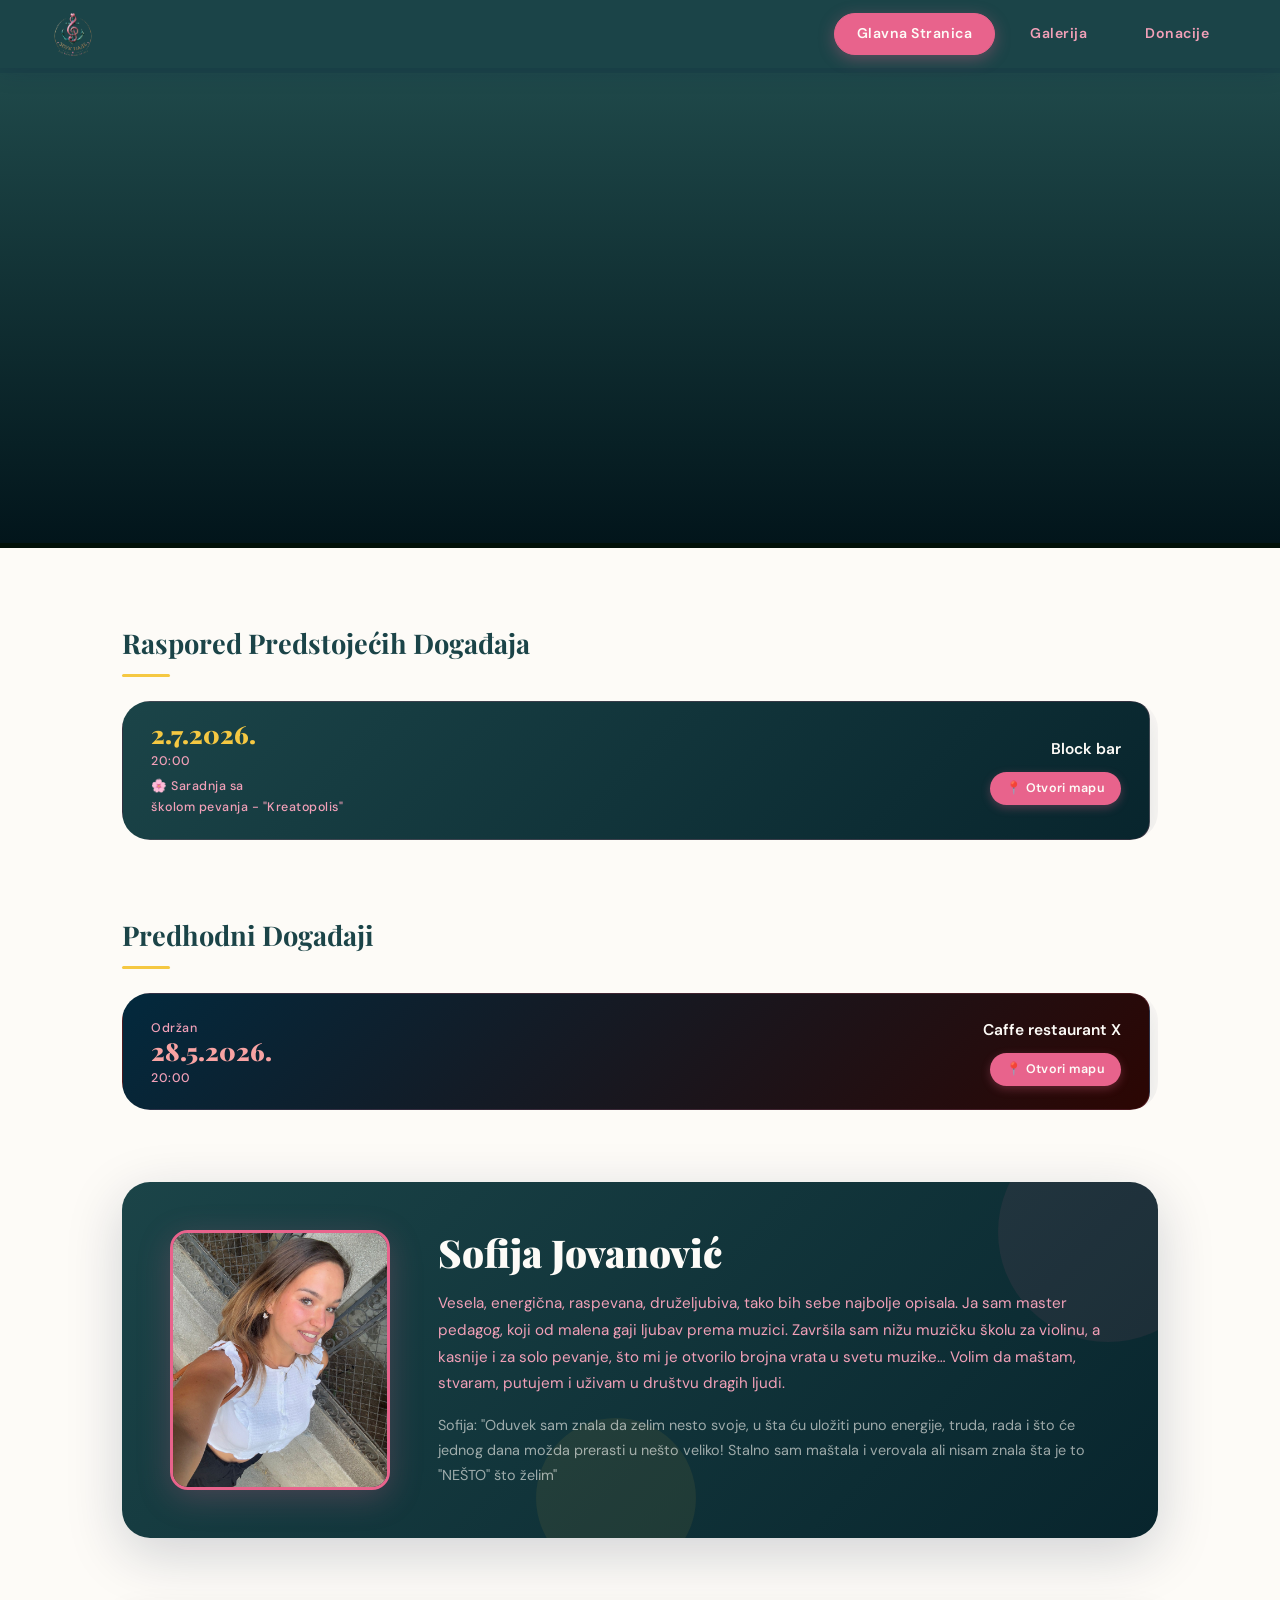
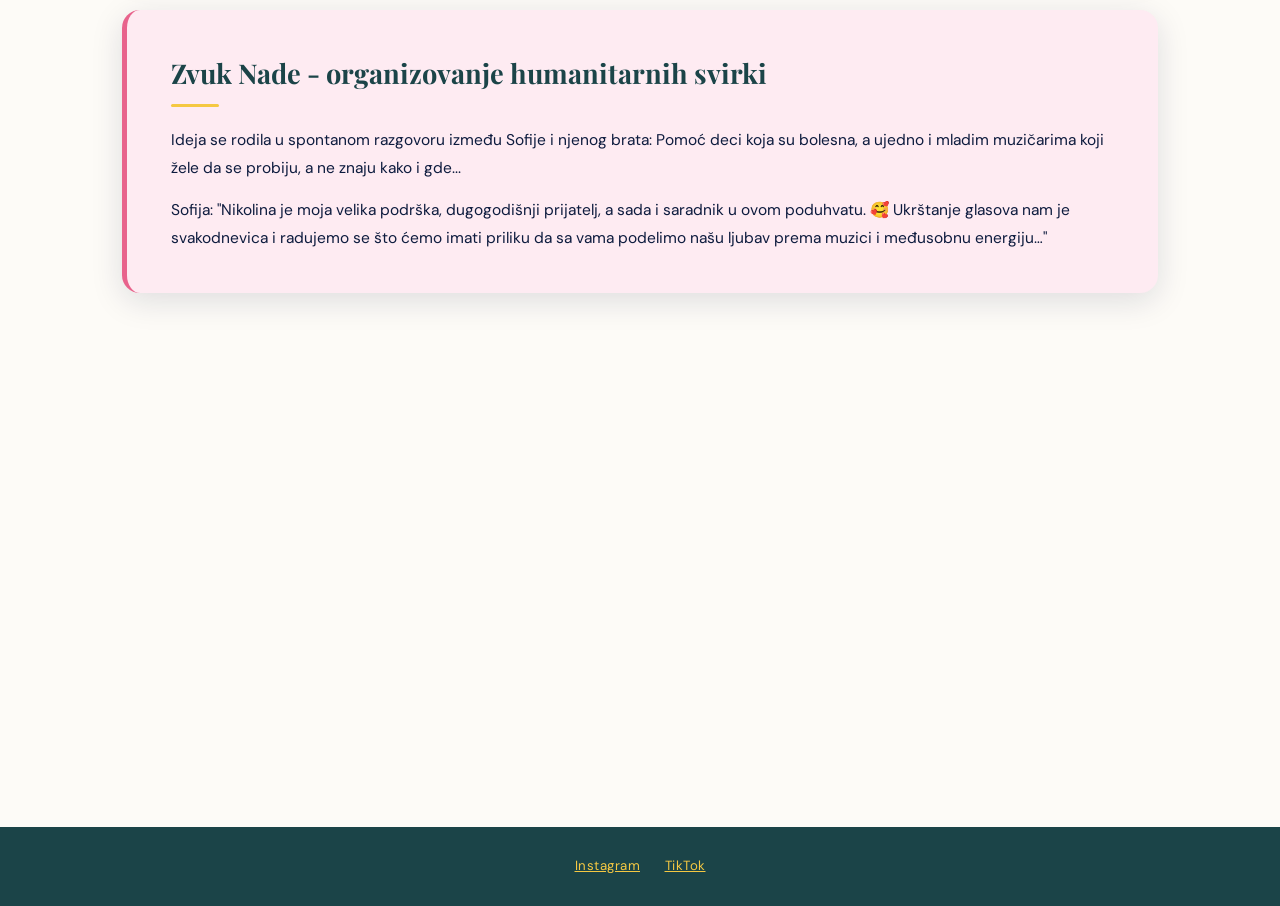
==== index.html @ 37d9d3ce "Update index.html" ====
<!DOCTYPE html>
<html lang="sr">
<head>
  <meta charset="UTF-8" />
  <meta name="viewport" content="width=device-width, initial-scale=1.0"/>
  <title>Zvuk Nade - Pocetna</title>
  <link rel="stylesheet" href="Fajlovi/style.css" />
  <link href="https://fonts.googleapis.com/css2?family=Playfair+Display:wght@400;700;900&family=DM+Sans:wght@300;400;500;600&display=swap" rel="stylesheet"/>
  <meta name="description" content="Pomoć deci koja su bolesna, a ujedno i mladim muzičarima koji žele da se probiju, a ne znaju kako i gde...">
  <meta name="keywords" content="zvuk nade, humanitarne svirke, mladi muzicari, donacije deci, humanitarni rad, Sofija Jovanovic, Nikolina Milojevic, zvuk, nade">
</head>

</head>
<body>

  <!-- Nav -->
  <nav class="navbar" id="navbar">
    <img src="Images/ZvukNadeLogo.png" class="nav-logo">
    <ul class="nav-links">
      <li><a href="index.html" class="nav-btn active">Glavna Stranica</a></li>
      <li><a href="Fajlovi/galerija.html" class="nav-btn">Galerija</a></li>
      <li><a href="Fajlovi/donacije.html" class="nav-btn">Donacije</a></li>

    </ul>
    <div class="hamburger" id="hamburger">
      <span></span><span></span><span></span>
    </div>
  </nav>

  <!-- Mobilni Meni -->
  <div class="mobile-menu" id="mobileMenu">
    <a href="index.html" class="nav-btn">Glavna Stranica</a>
    <a href="Fajlovi/galerija.html" class="nav-btn">Galerija</a>
    <a href="Fajlovi/donacije.html" class="nav-btn">Donacije</a>
  </div>

  <!-- Video -->
<section class="video-section">
  <video
    class="hero-video"
    autoplay
    muted
    loop
    playsinline>
    <source src="Images/ZvukNadeVideo.mp4" type="video/mp4">
  </video>
</section>

  <!-- Glavni content -->
  <main class="container">
        <!-- Predstojeci Dogadjaji -->
    <section class="events-section reveal">
      <h3 class="sub-title">Raspored Predstojećih Događaja</h3>

      <div class="EventsScrollBox">
        <!-- Dogadjaj -->
            <!--
            <p class="Notification">
              Trenutno nema predstojećih događaja...
            </p>
            -->
        <div class="Event">

          <div class="event-date-block">
            <span class="event-date">2.7.2026.</span>
            <span class="event-time">20:00</span>
            <span class="event-time">🌸 Saradnja sa <br>školom pevanja - "Kreatopolis" </span>
          </div>

          <div class="event-info-block">
            <span class="event-location">Block bar</span>
            <a
              href="https://maps.app.goo.gl/tw9STJZvSmgEufBm8"
              target="_blank"
              rel="noopener noreferrer"
              class="maps-btn">
              <p class="OtvoriMapu">📍 Otvori mapu </p>
            </a>
          </div>

        </div>
      </div>
    </section>
              </div><!-- /DogadjijiScrollBox -->
    </section>

        <!-- Predhodni Dogadjaji -->
    <section class="events-section reveal">
      <h3 class="sub-title">Predhodni Događaji</h3>

      <div class="EventsScrollBox">

        <!-- Dogadjaj -->
        <div class="Eventpassed">

          <div class="event-date-block">
            <span class="event-time">Održan</span>
            <span class="event-date-done">28.5.2026.</span>
            <span class="event-time">20:00</span>
          </div>
          <div class="event-info-block">
            <span class="event-location">Caffe restaurant X</span>
            <a
              href="https://maps.app.goo.gl/Nag8gqzKFEV3rEgX6"
              target="_blank"
              rel="noopener noreferrer"
              class="maps-btn">
              <p class="OtvoriMapu">📍 Otvori mapu </p>
            </a>
          </div>
        </div>

       
      </div><!-- /DogadjijiScrollBox -->
    </section>
    <!-- O Sofiji -->
    <section class="person-section reveal">
      <div class="person-card">
        <div class="person-image-wrapper">
          <img src="Images/Sofija2.jpg">
        </div>
        <div class="person-text">
          <h2 class="section-title">Sofija Jovanović</h2>
          <p class="person-desc">
            Vesela, energična, raspevana, druželjubiva, tako bih sebe najbolje opisala. Ja sam master pedagog, koji od malena gaji ljubav prema muzici. Završila sam nižu muzičku školu za violinu, a kasnije i za solo pevanje, što mi je otvorilo brojna vrata u svetu muzike… Volim da maštam, stvaram, putujem i uživam u društvu dragih ljudi.
          <p class="person-desc secondary">
            Sofija: "Oduvek sam znala da zelim nesto svoje, u šta ću uložiti puno energije, truda, rada i što će jednog dana možda prerasti u nešto veliko! Stalno sam maštala i verovala ali nisam znala šta je to "NEŠTO" što želim"
        </div>
      </div>
    </section>

    <!-- Paragrafcic -->
    <section class="text-section reveal">
      <div class="text-block2">
        <h3 class="sub-title">Zvuk Nade - organizovanje humanitarnih svirki</h3>
        <p>
          Ideja se rodila u spontanom razgovoru između Sofije i njenog brata: Pomoć deci koja su bolesna, a ujedno i mladim muzičarima koji žele da se probiju, a ne znaju kako i gde...
        </p>
        <p>
          Sofija: "Nikolina je moja velika podrška, dugogodišnji prijatelj, a sada i saradnik u ovom poduhvatu. 🥰
          Ukrštanje glasova nam je svakodnevica i radujemo se što ćemo imati priliku da sa vama podelimo našu ljubav prema muzici i međusobnu energiju…"
        </p>
      </div>
    </section>

    <!-- O Nikolini -->
    <section class="person-section reveal">
      <div class="person-card">
        <div class="person-image-wrapper">
          <img src="Images/Sofija1.jpg">
        </div>
        <div class="person-text">
          <h2 class="section-title">Nikolina Milojević</h2>
          <p class="person-desc">
          Moj život je od najranijeg detinjstva neraskidivo povezan sa muzikom.
          Sa apsolutnim sluhom kao darom koji mi je otvorio vrata čistih tonova, svoj muzički put gradila sam kroz klavir, koji sam i završila. Za mene, klavirske dirke i pesma nisu samo umetnost, već prostor u kome ne postoje granice i gde se svetlost meri emocijama koje delimo. Danas, muzika je moj životni poziv, a svakim svojim izvođenjem želim da prenesem tu čistu, iskonsku magiju zvuka koja me pokreće od malih nogu.
          <p class="person-desc secondary">
            Nikolina: "Svet nikada nisam posmatrala očima, već sluhom i srcem – muzika je od samog početka bila moj prozor u svet, moj jezik i moj najprirodniji način izražavanja."
            </p>
      </div>
    </section>

        

       


  </main>

  <!-- FOOTER -->
  <footer class="footer">
    <section class="Links">
      <a target="_blank" href="https://www.instagram.com/zvuk.nade?utm_source=ig_web_button_share_sheet&igsh=ZDNlZDc0MzIxNw==">Instagram</a>
      <a target="_blank" href="https://www.tiktok.com/@zvuk.nade?is_from_webapp=1&sender_device=pc">TikTok</a>
    </section>  
  </footer>

  <script src="Fajlovi/script.js"></script>
</body>
</html>
---- Fajlovi/style.css ----
:root {
  --navy:       #1B4448;
  --navy-mid:   rgb(8, 37, 45);
  --navy-light: #2c5a5f;
  --pink:       #e8638c;
  --pink-light: #f2a0b8;
  --pink-pale:  #FEEBF2;
  --yellow:     #f5c842;
  --yellow-soft:#fde98a;
  --white:      #fdfbf7;
  --text-dark:  #0d1b3e;
  --text-muted: #5a6a8a;
  --radius-sm:  10px;
  --radius-md:  18px;
  --radius-lg:  28px;
  --shadow:     0 8px 32px rgba(13,27,62,0.13);
  --shadow-lg:  0 16px 56px rgba(13,27,62,0.18);
  --font-display: 'Playfair Display', serif;
  --font-body:    'DM Sans', sans-serif;
  --transition:   0.35s cubic-bezier(0.4,0,0.2,1);
}

*, *::before, *::after { box-sizing: border-box; margin: 0; padding: 0; }

html { scroll-behavior: smooth; }

body {
  background: var(--white);
  color: var(--text-dark);
  font-family: var(--font-body);
  font-size: 16px;
  line-height: 1.7;
  overflow-x: hidden;
}


.navbar {
  position: fixed;
  top: 0; left: 0; right: 0;
  z-index: 1000;
  display: flex;
  align-items: center;
  justify-content: space-between;
  padding: 0 48px;
  height: 68px;
  background: var(--navy);
  box-shadow: 0 2px 24px rgba(13,27,62,0.22);
  transition: background var(--transition), box-shadow var(--transition);
}

.navbar.scrolled {
  background: var(--navy-light);
  box-shadow: 0 4px 32px var(--navy-light);
}

.nav-logo {
  display: flex;
  width: 50px;
  height: 50px;
}

.nav-links {
  list-style: none;
  display: flex;
  gap: 12px;
}

.nav-btn {
  display: inline-block;
  padding: 8px 22px;
  border-radius: 50px;
  font-family: var(--font-body);
  font-size: 0.88rem;
  font-weight: 600;
  letter-spacing: 0.5px;
  text-decoration: none;
  color: var(--pink-light);
  border: 1.5px solid transparent;
  transition: all var(--transition);
  background: transparent;
}

.nav-btn:hover,
.nav-btn.active {
  background: var(--pink);
  color: var(--white);
  border-color: var(--pink);
  box-shadow: 0 4px 16px rgba(232,99,140,0.35);
}

/* Hamburger */
.hamburger {
  display: none;
  flex-direction: column;
  gap: 5px;
  cursor: pointer;
  padding: 4px;
}
.hamburger span {
  display: block;
  width: 26px;
  height: 2.5px;
  background: var(--yellow);
  border-radius: 4px;
  transition: all var(--transition);
}
.hamburger.open span:nth-child(1) { transform: translateY(7.5px) rotate(45deg); }
.hamburger.open span:nth-child(2) { opacity: 0; }
.hamburger.open span:nth-child(3) { transform: translateY(-7.5px) rotate(-45deg); }

/* Mobile menu */
.mobile-menu {
  display: none;
  flex-direction: column;
  align-items: center;
  gap: 10px;
  position: fixed;
  top: 68px; left: 0; right: 0;
  background: var(--navy-mid);
  padding: 24px 32px;
  z-index: 999;
  transform: translateY(-110%);
  transition: transform var(--transition);
  box-shadow: 0 8px 32px rgba(13,27,62,0.22);
}
.mobile-menu.open {
  transform: translateY(0);
}
.mobile-menu .nav-btn {
  width: 100%;
  text-align: center;
  font-size: 1rem;
}


.video-section {
  position: relative;
  margin-top: 68px;
  width: 100%;
  height: 480px;
  background: linear-gradient(
      #1F494A,
      #02151B
  );
  overflow: hidden;
  display: flex;
  align-items: center;
  justify-content: center;
  border-top: 5px solid var(--navy);
  border-bottom: 5px solid #011008;
}


.video-overlay {
  position: absolute;
  inset: 0;
  background: linear-gradient(
    to bottom,
    rgba(13,27,62,0.3) 0%,
    rgba(13,27,62,0.15) 60%,
    rgba(13,27,62,0.5) 100%
  );
  z-index: 2;
  pointer-events: none;
}



.hero-video {
  position: absolute;
  inset: 0;
  width: 100%;
  height: 100%;
  object-fit: contain; /* or cover */
}

.video-placeholder {
  position: relative;
  z-index: 3;
  text-align: center;
  color: var(--white);
  pointer-events: none;
}
.video-placeholder .play-icon {
  font-size: 3.5rem;
  color: var(--yellow);
  margin-bottom: 12px;
  opacity: 0.85;
}
.video-placeholder p {
  font-family: var(--font-display);
  font-size: 1.5rem;
  font-weight: 700;
  margin-bottom: 6px;
  color: var(--white);
}
.video-placeholder span {
  font-size: 0.82rem;
  color: var(--pink-light);
  letter-spacing: 0.5px;
}

.container {
  max-width: 1100px;
  margin: 0 auto;
  padding: 72px 32px 80px;
  display: flex;
  flex-direction: column;
  gap: 72px;
}


.person-card {
  display: flex;
  gap: 48px;
  align-items: flex-start;
  background: linear-gradient(135deg, var(--navy) 0%, var(--navy-mid) 100%);
  border-radius: var(--radius-lg);
  padding: 48px;
  box-shadow: var(--shadow-lg);
  position: relative;
  overflow: hidden;
}

.person-card::before {
  content: '';
  position: absolute;
  top: -60px; right: -60px;
  width: 220px; height: 220px;
  background: var(--pink);
  border-radius: 50%;
  opacity: 0.08;
}
.person-card::after {
  content: '';
  position: absolute;
  bottom: -40px; left: 40%;
  width: 160px; height: 160px;
  background: var(--yellow);
  border-radius: 50%;
  opacity: 0.07;
}

.person-image-wrapper {
  flex-shrink: 0;
  width: 220px;
  height: 260px;
  border-radius: var(--radius-md);
  overflow: hidden;
  border: 3px solid var(--pink);
  box-shadow: 0 8px 32px rgba(232,99,140,0.25);
}

.person-image-placeholder {
  width: 100%;
  height: 100%;
  background: var(--navy-light);
  display: flex;
  flex-direction: column;
  align-items: center;
  justify-content: center;
  gap: 10px;
  color: var(--pink-light);
}
.person-image-placeholder span { font-size: 2.5rem; }
.person-image-placeholder p   { font-size: 0.8rem; opacity: 0.7; }

.person-image-wrapper img {
  width: 100%;
  height: 100%;
  object-fit: cover;
  display: block;
}

.person-text {
  display: flex;
  flex-direction: column;
  gap: 16px;
  position: relative;
  z-index: 1;
}

.section-title {
  font-family: var(--font-display);
  font-size: 2.4rem;
  font-weight: 900;
  color: var(--white);
  line-height: 1.15;
}

.person-desc {
  color: var(--pink-light);
  font-size: 0.95rem;
  line-height: 1.75;
}
.person-desc.secondary { color: rgba(253,251,247,0.6); font-size: 0.9rem; }


.text-block {
  background: var(--pink-pale);
  border-left: 5px solid var(--pink);
  border-radius: var(--radius-md);
  padding: 10px 4px;
  box-shadow: var(--shadow);
  display: flex;
  flex-direction: column;
  justify-content: center;
  align-items: center;
  margin-left: 250px;
  margin-right: 250px;
}
.text-block2 {
  background: var(--pink-pale);
  border-left: 5px solid var(--pink);
  border-radius: var(--radius-md);
  padding: 40px 44px;
  box-shadow: var(--shadow);
}
.text-img-p{
  display: flex;
  flex-direction: row;
  justify-content: center;
  align-items: center;
}


.sub-title {
  font-family: var(--font-display);
  font-size: 1.7rem;
  font-weight: 700;
  color: var(--navy);
  margin-bottom: 20px;
  position: relative;
}

.sub-title-donacije{
  font-family: var(--font-display);
  font-size: 1.7rem;
  font-weight: 700;
  color: var(--navy);
  position: relative;
  text-align: center;
}
.sub-title-donacije-p{
  font-size: 50px;
  font-weight: 1000;
  color: var(--navy);
  position: relative;
  text-align: center;
}
.sub-title::after {
  content: '';
  display: block;
  width: 48px;
  height: 3px;
  background: var(--yellow);
  border-radius: 2px;
  margin-top: 8px;
}

.sub-title-galerija {
  font-family: var(--font-display);
  font-size: 1.7rem;
  font-weight: 700;
  color: var(--navy);
  margin-bottom: 20px;
  position: relative;
}
.sub-title-galerija::after {
  content: '';
  display: block;
  width: 390px;
  height: 3px;
  background: var(--yellow);
  border-radius: 2px;
  margin-top: 8px;
}

.text-block p {
  color: var(--text-dark);
  font-size: 0.97rem;
  line-height: 1.8;
  margin-bottom: 14px;
  text-align: center;
  font-weight: 500;
}
.text-block2 p {
  color: var(--text-dark);
  font-size: 0.97rem;
  line-height: 1.8;
  margin-bottom: 14px;
}

.text-block p:last-child { margin-bottom: 0; }

.text-block2 p:last-child { margin-bottom: 0; }

.events-section .sub-title { color: var(--navy); margin-bottom: 24px; }

.EventsScrollBox {
  max-height: 370px;
  overflow-y: auto;
  display: flex;
  flex-direction: column;
  gap: 14px;
  padding-right: 8px;
  border-radius: var(--radius-lg);
}

/* Custom scrollbar */
.EventsScrollBox::-webkit-scrollbar        { width: 6px; }
.EventsScrollBox::-webkit-scrollbar-track  { background: transparent; }
.EventsScrollBox::-webkit-scrollbar-thumb  {
  background: var(--pink);
  border-radius: 4px;
}

.Event {
  display: flex;
  align-items: center;
  justify-content: space-between;
  background: linear-gradient(135deg, var(--navy) 0%, var(--navy-mid) 100%);
  border-radius: var(--radius-md);
  padding: 20px 28px;
  box-shadow: var(--shadow);
  border: 1.5px solid rgba(232,99,140,0.18);
  transition: transform var(--transition), box-shadow var(--transition), border-color var(--transition);
  cursor: default;
}

.Event:hover {
  transform: translateY(-3px) scale(1.01);
  box-shadow: 0 12px 40px rgba(13,27,62,0.22);
  border-color: var(--pink);
}

.Eventpassed {
  display: flex;
  align-items: center;
  justify-content: space-between;
  background: linear-gradient(135deg, rgb(3, 41, 61) 0%,  rgb(44, 6, 3) 100%);
  border-radius: var(--radius-md);
  padding: 20px 28px;
  box-shadow: var(--shadow);
  border: 1.5px solid rgba(232,99,140,0.18);
  transition: transform var(--transition), box-shadow var(--transition), border-color var(--transition);
  cursor: default;
}

.Eventpassed:hover {
  transform: translateY(-3px) scale(1.01);
  box-shadow: 0 12px 40px rgba(13,27,62,0.22);
  border-color: var(--pink);
}

.event-date-block {
  display: flex;
  flex-direction: column;
  align-items: flex-start;
  min-width: 70px;
}

.event-date {
  font-family: var(--font-display);
  font-size: 1.55rem;
  font-weight: 900;
  color: var(--yellow);
  line-height: 1;
}

.event-date-done {
  font-family: var(--font-display);
  font-size: 1.55rem;
  font-weight: 900;
  color: rgb(248, 163, 163);
  line-height: 1;
}


.event-time {
  font-size: 0.78rem;
  font-weight: 500;
  color: var(--pink-light);
  margin-top: 4px;
  letter-spacing: 0.5px;
}

.event-info-block {
  display: flex;
  flex-direction: column;
  align-items: flex-end;
  gap: 10px;
}

.event-location {
  font-family: var(--font-body);
  font-size: 0.97rem;
  font-weight: 600;
  color: var(--white);
  text-align: right;
}

.maps-btn {
  display: inline-block;
  padding: 6px 16px;
  background: var(--pink);
  color: var(--white);
  font-size: 0.78rem;
  font-weight: 600;
  border-radius: 50px;
  text-decoration: none;
  letter-spacing: 0.3px;
  transition: background var(--transition), box-shadow var(--transition), transform var(--transition);
  box-shadow: 0 3px 10px rgba(232,99,140,0.3);
}

.maps-btn:hover {
  background: var(--yellow);
  color: var(--navy);
  box-shadow: 0 6px 18px rgba(245,200,66,0.35);
  transform: scale(1.04);
}


.footer {
  background: var(--navy);
  color: var(--text-muted);
  text-align: center;
  padding: 28px 32px;
  font-size: 0.83rem;
  letter-spacing: 0.5px;
}


.reveal {
  opacity: 0;
  transform: translateY(36px);
  transition: opacity 0.65s cubic-bezier(0.4,0,0.2,1),
              transform 0.65s cubic-bezier(0.4,0,0.2,1);
}
.reveal.visible {
  opacity: 1;
  transform: translateY(0);
}


@media (max-width: 900px) {
  .navbar { padding: 0 24px; }

  .person-card {
    flex-direction: column;
    align-items: center;
    padding: 36px 28px;
    gap: 28px;
  }
  .person-image-wrapper { width: 180px; height: 210px; }
  .person-text { text-align: center; }
  .section-title { font-size: 1.9rem; }

  .video-section { height: 340px; }
  .sub-title-galerija::after{
    width: 350px;
  }
  .sub-title-galerija{
    text-align: center;
  }
}

@media (max-width: 600px) {
  .nav-links     { display: none; }
  .hamburger     { display: flex; }
  .mobile-menu   { display: flex; }

  .container { padding: 48px 16px 60px; gap: 48px; }

  .video-section { height: 240px; }
  .video-placeholder p { font-size: 1.1rem; }

  .person-card { padding: 28px 18px; }
  .person-image-wrapper { width: 150px; height: 178px; }
  .section-title { font-size: 1.5rem; }

  .text-block { padding: 28px 22px; }
  .text-block2 { padding: 28px 22px; }

  .EventsScrollBox { max-height: 320px; }

  .Event { padding: 16px 18px; }
  .event-date { font-size: 1.25rem; }

  .sub-title { font-size: 1.35rem; }
}

.Links a{
  color: var(--yellow);
  padding: var(--radius-sm);
}

.Notification{
  text-align: center;
  font-size: 20px;
  color: var(--text-muted);
}

.SlikaDonacije
{
  padding: 10px 10px;
  width: 400px;
  height: 400px;
  border-radius: 30px;
}

@media (max-width: 600px){
  .SlikaDonacije{
  width: 300px;
  height: 300px;
  padding-bottom: 20px;
  }

  .text-block{
  margin-left: 0px;
  margin-right: 0px;
  }
}

@media (max-width: 600px){
  .SlikaDonacije{
  width: 300px;
  height: 300px;
  padding-bottom: 20px;
  }

  .text-block{
  margin-left: 0px;
  margin-right: 0px;
  }
}

.OtvoriMapu
{
  text-align: left;
}
@media (max-width: 400px){
  .OtvoriMapu{
    text-align: center;
  }
    .sub-title-galerija::after{
    width: 300px;
  }
}
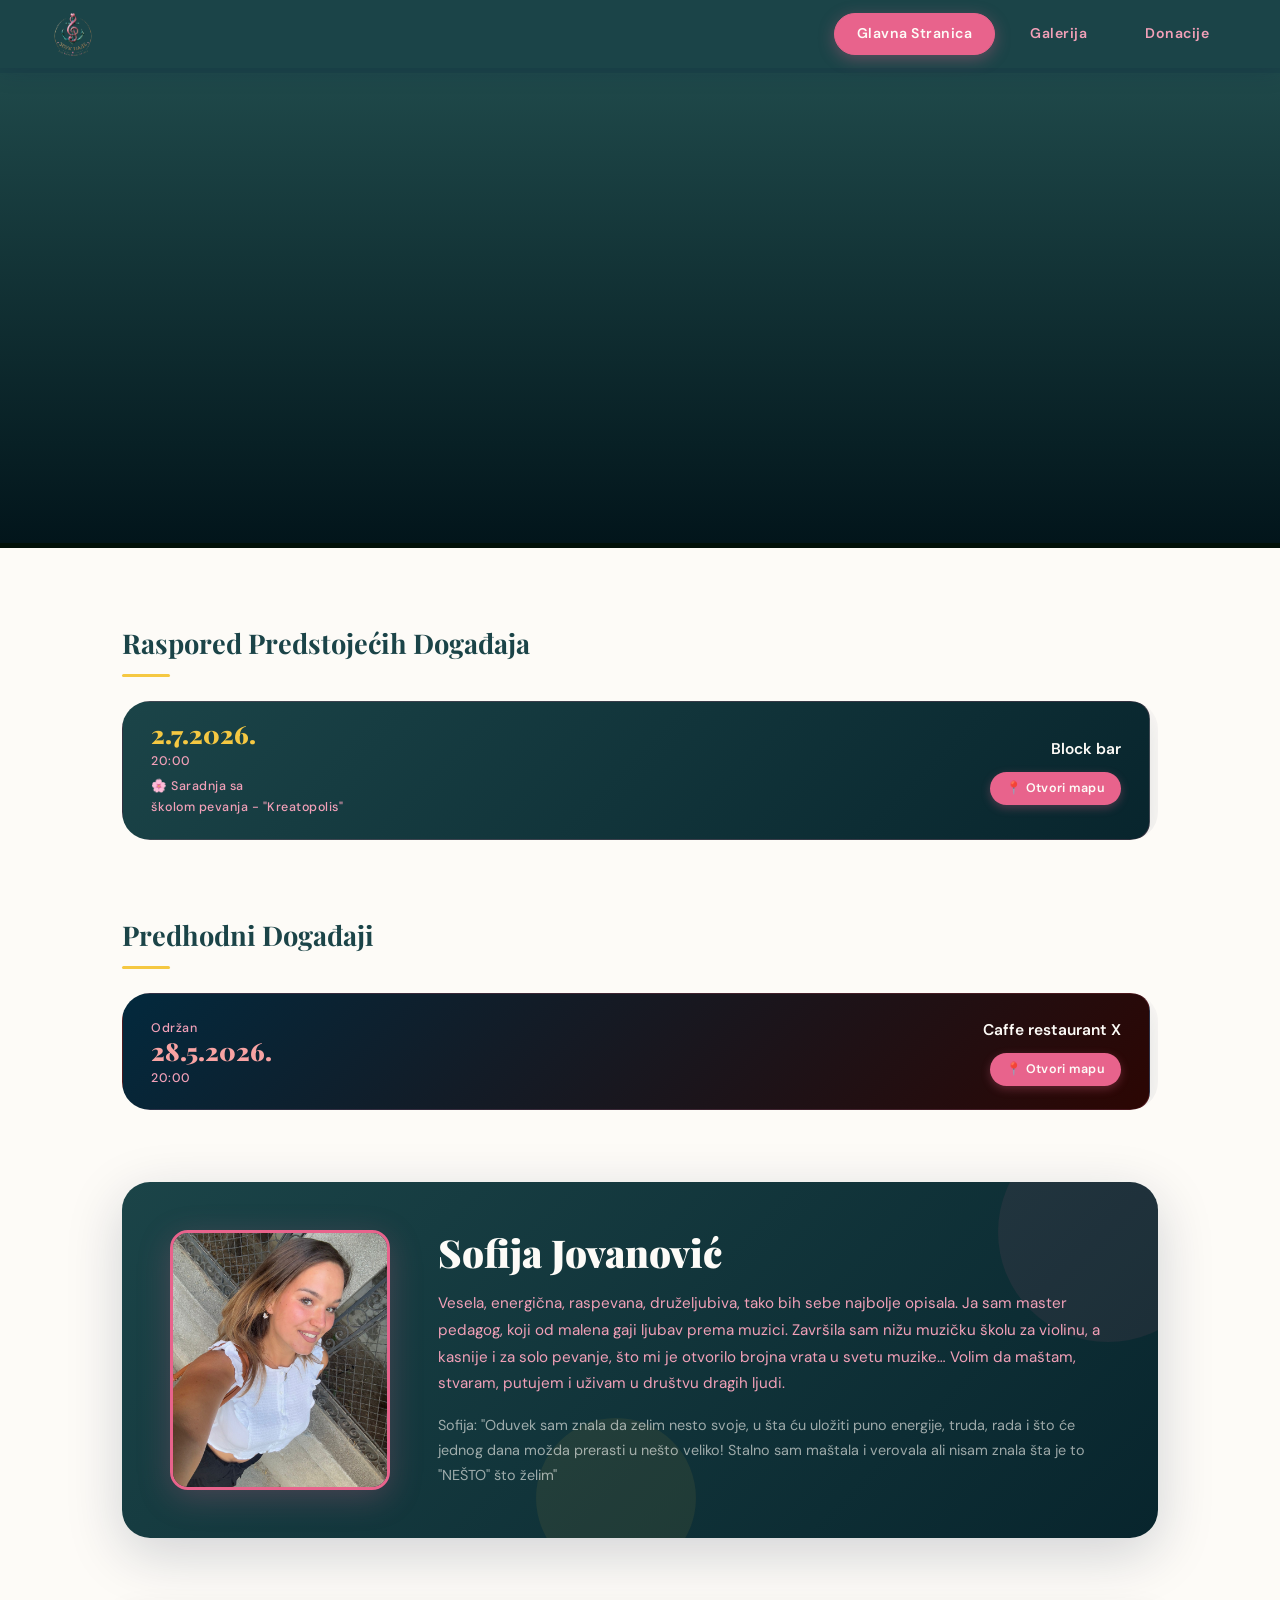
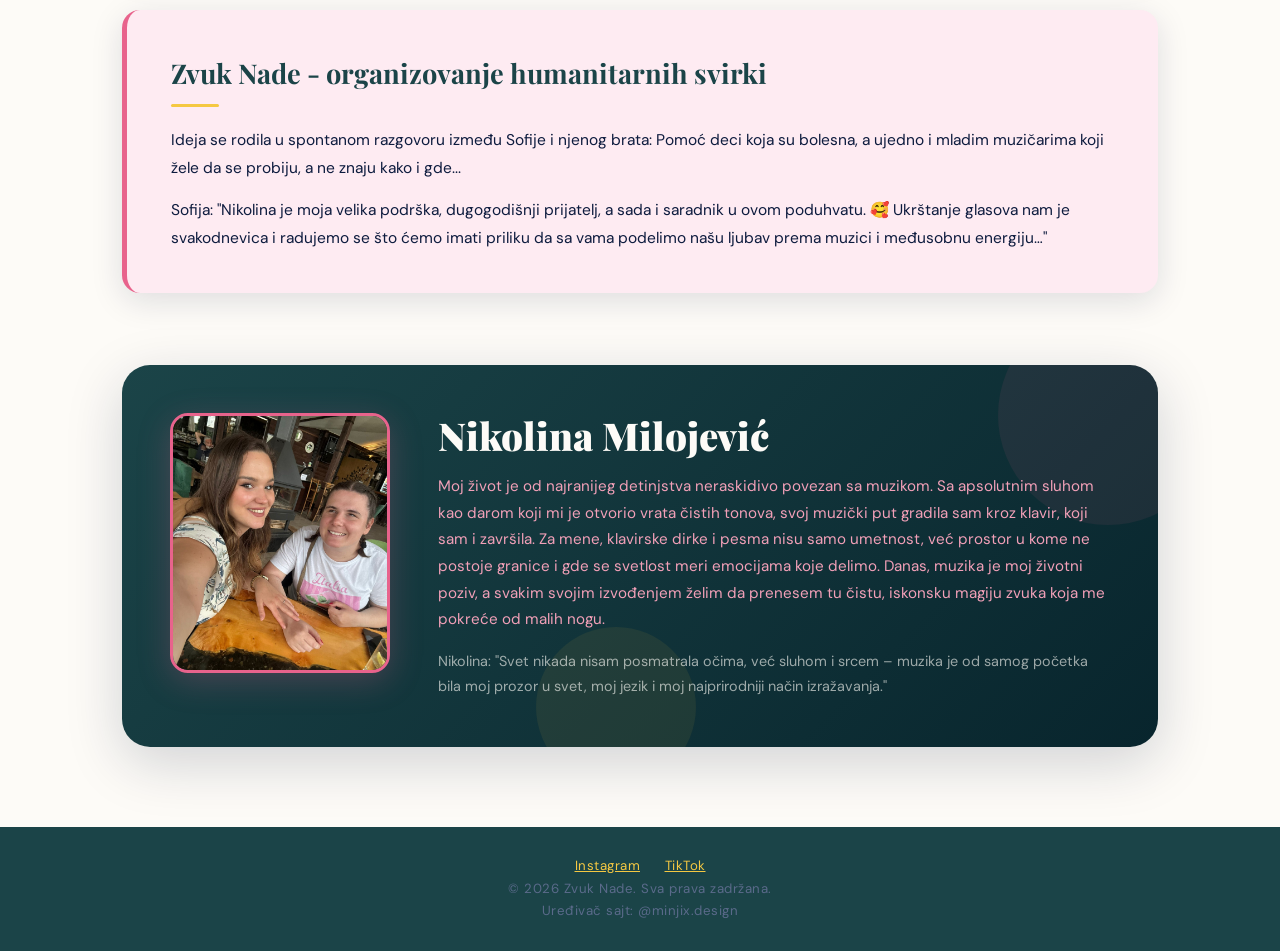
==== commit 2ddd75a1: "Update index.html" ====
--- a/index.html
+++ b/index.html
@@ -8,6 +8,8 @@
   <link href="https://fonts.googleapis.com/css2?family=Playfair+Display:wght@400;700;900&family=DM+Sans:wght@300;400;500;600&display=swap" rel="stylesheet"/>
   <meta name="description" content="Pomoć deci koja su bolesna, a ujedno i mladim muzičarima koji žele da se probiju, a ne znaju kako i gde...">
   <meta name="keywords" content="zvuk nade, humanitarne svirke, mladi muzicari, donacije deci, humanitarni rad, Sofija Jovanovic, Nikolina Milojevic, zvuk, nade">
+  <link rel="icon" href="Images/LogoMini.png">
+  <link rel="shortcut icon" href="Images/LogoMini.png">
 </head>
 
 </head>
@@ -15,7 +17,7 @@
 
   <!-- Nav -->
   <nav class="navbar" id="navbar">
-    <img src="Images/ZvukNadeLogo.png" class="nav-logo">
+    <a href="index.html"><img src="Images/ZvukNadeLogo.png" class="nav-logo"></a>
     <ul class="nav-links">
       <li><a href="index.html" class="nav-btn active">Glavna Stranica</a></li>
       <li><a href="Fajlovi/galerija.html" class="nav-btn">Galerija</a></li>
@@ -172,6 +174,10 @@
     <section class="Links">
       <a target="_blank" href="https://www.instagram.com/zvuk.nade?utm_source=ig_web_button_share_sheet&igsh=ZDNlZDc0MzIxNw==">Instagram</a>
       <a target="_blank" href="https://www.tiktok.com/@zvuk.nade?is_from_webapp=1&sender_device=pc">TikTok</a>
+      <div class="credits">
+        <p>© 2026 Zvuk Nade. Sva prava zadržana.</p>
+        <p>Uređivač sajt: @minjix.design</p>
+      </div>
     </section>  
   </footer>
 
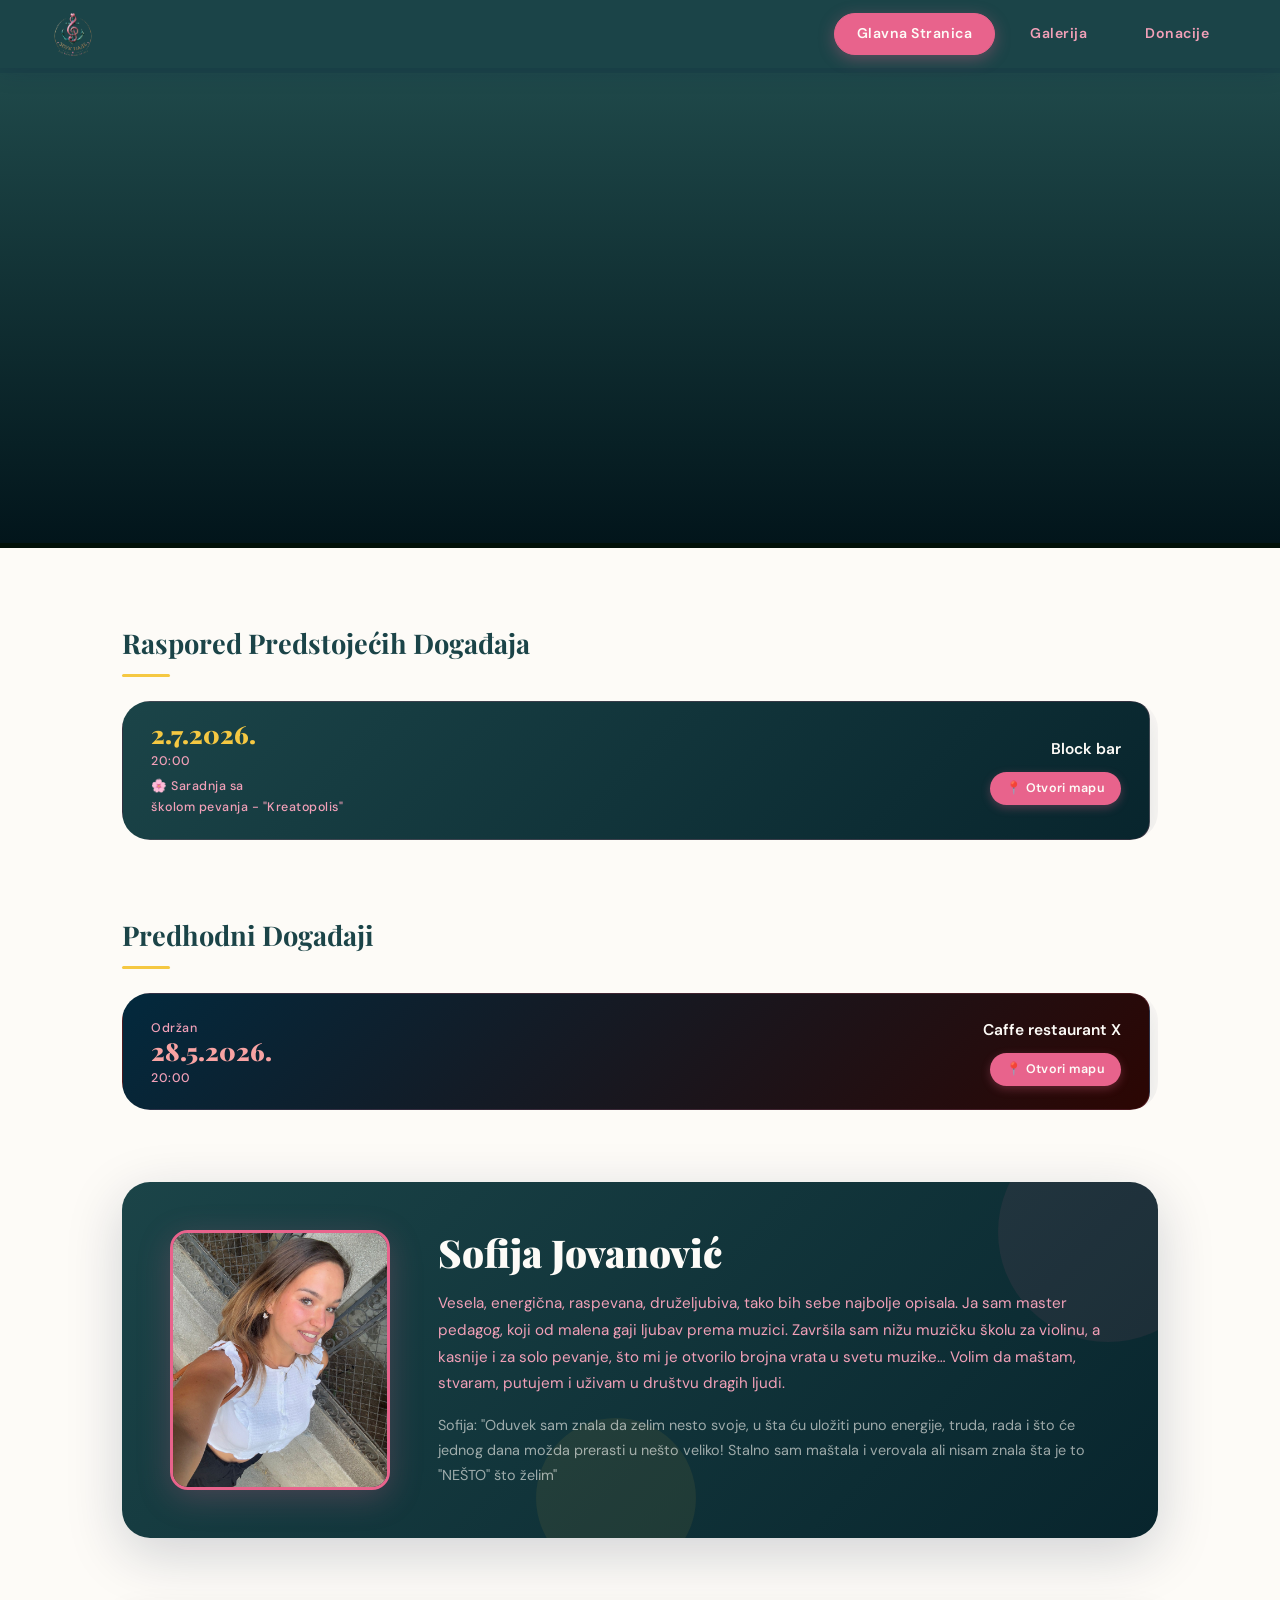
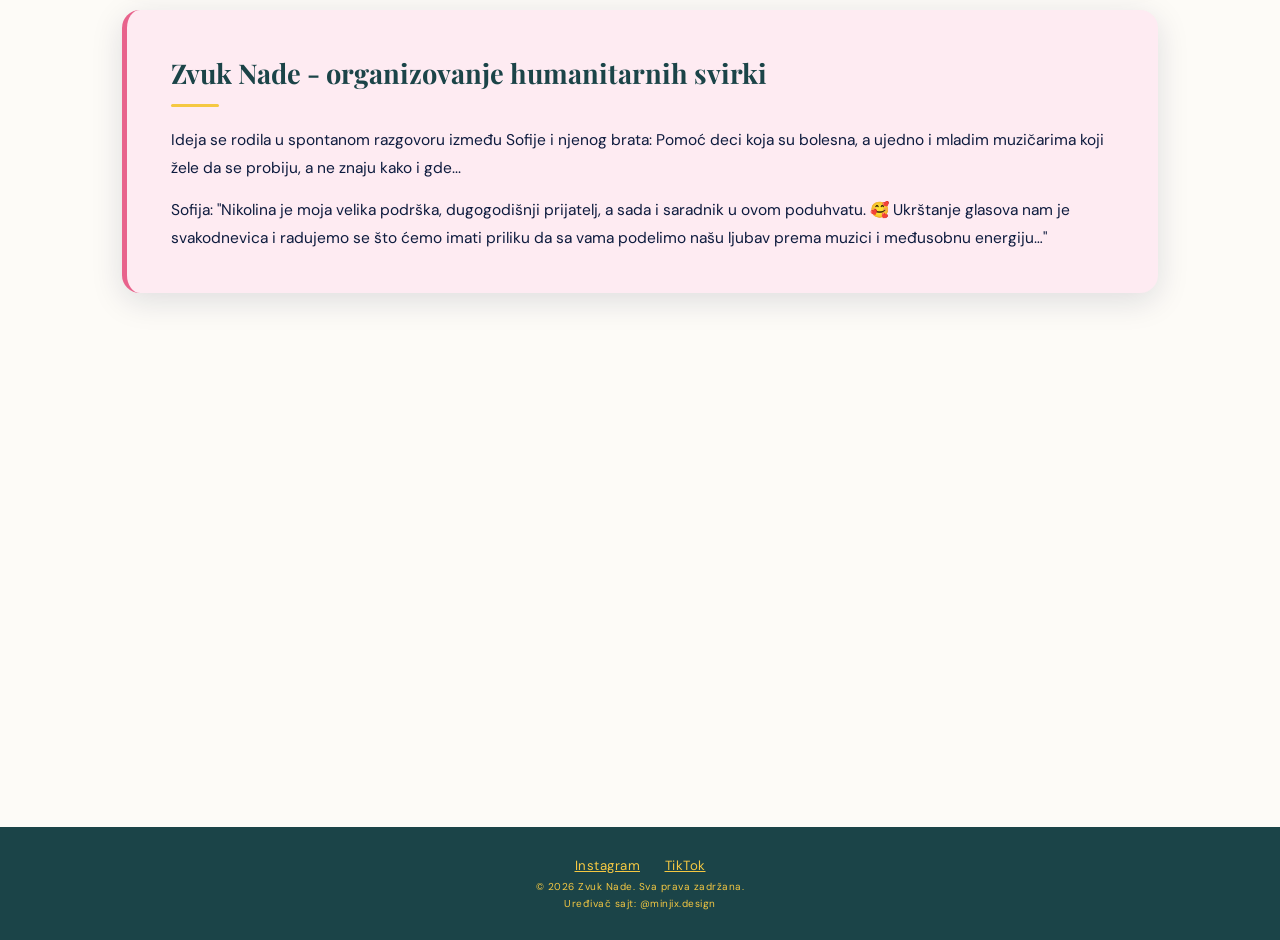
==== commit 1ee035e7: "Update index.html" ====
--- a/index.html
+++ b/index.html
@@ -8,8 +8,8 @@
   <link href="https://fonts.googleapis.com/css2?family=Playfair+Display:wght@400;700;900&family=DM+Sans:wght@300;400;500;600&display=swap" rel="stylesheet"/>
   <meta name="description" content="Pomoć deci koja su bolesna, a ujedno i mladim muzičarima koji žele da se probiju, a ne znaju kako i gde...">
   <meta name="keywords" content="zvuk nade, humanitarne svirke, mladi muzicari, donacije deci, humanitarni rad, Sofija Jovanovic, Nikolina Milojevic, zvuk, nade">
-  <link rel="icon" href="Images/LogoMini.png">
-  <link rel="shortcut icon" href="Images/LogoMini.png">
+  <link rel="icon" href="./Images/LogoMini.png">
+  <link rel="shortcut icon" href="./Images/LogoMini.png"> 
 </head>
 
 </head>
--- a/Fajlovi/style.css
+++ b/Fajlovi/style.css
@@ -649,3 +649,10 @@
     width: 300px;
   }
 }
+
+.credits{
+  display: flex;
+  flex-direction: column;
+  font-size: 10px;
+  color: var(--yellow);
+}
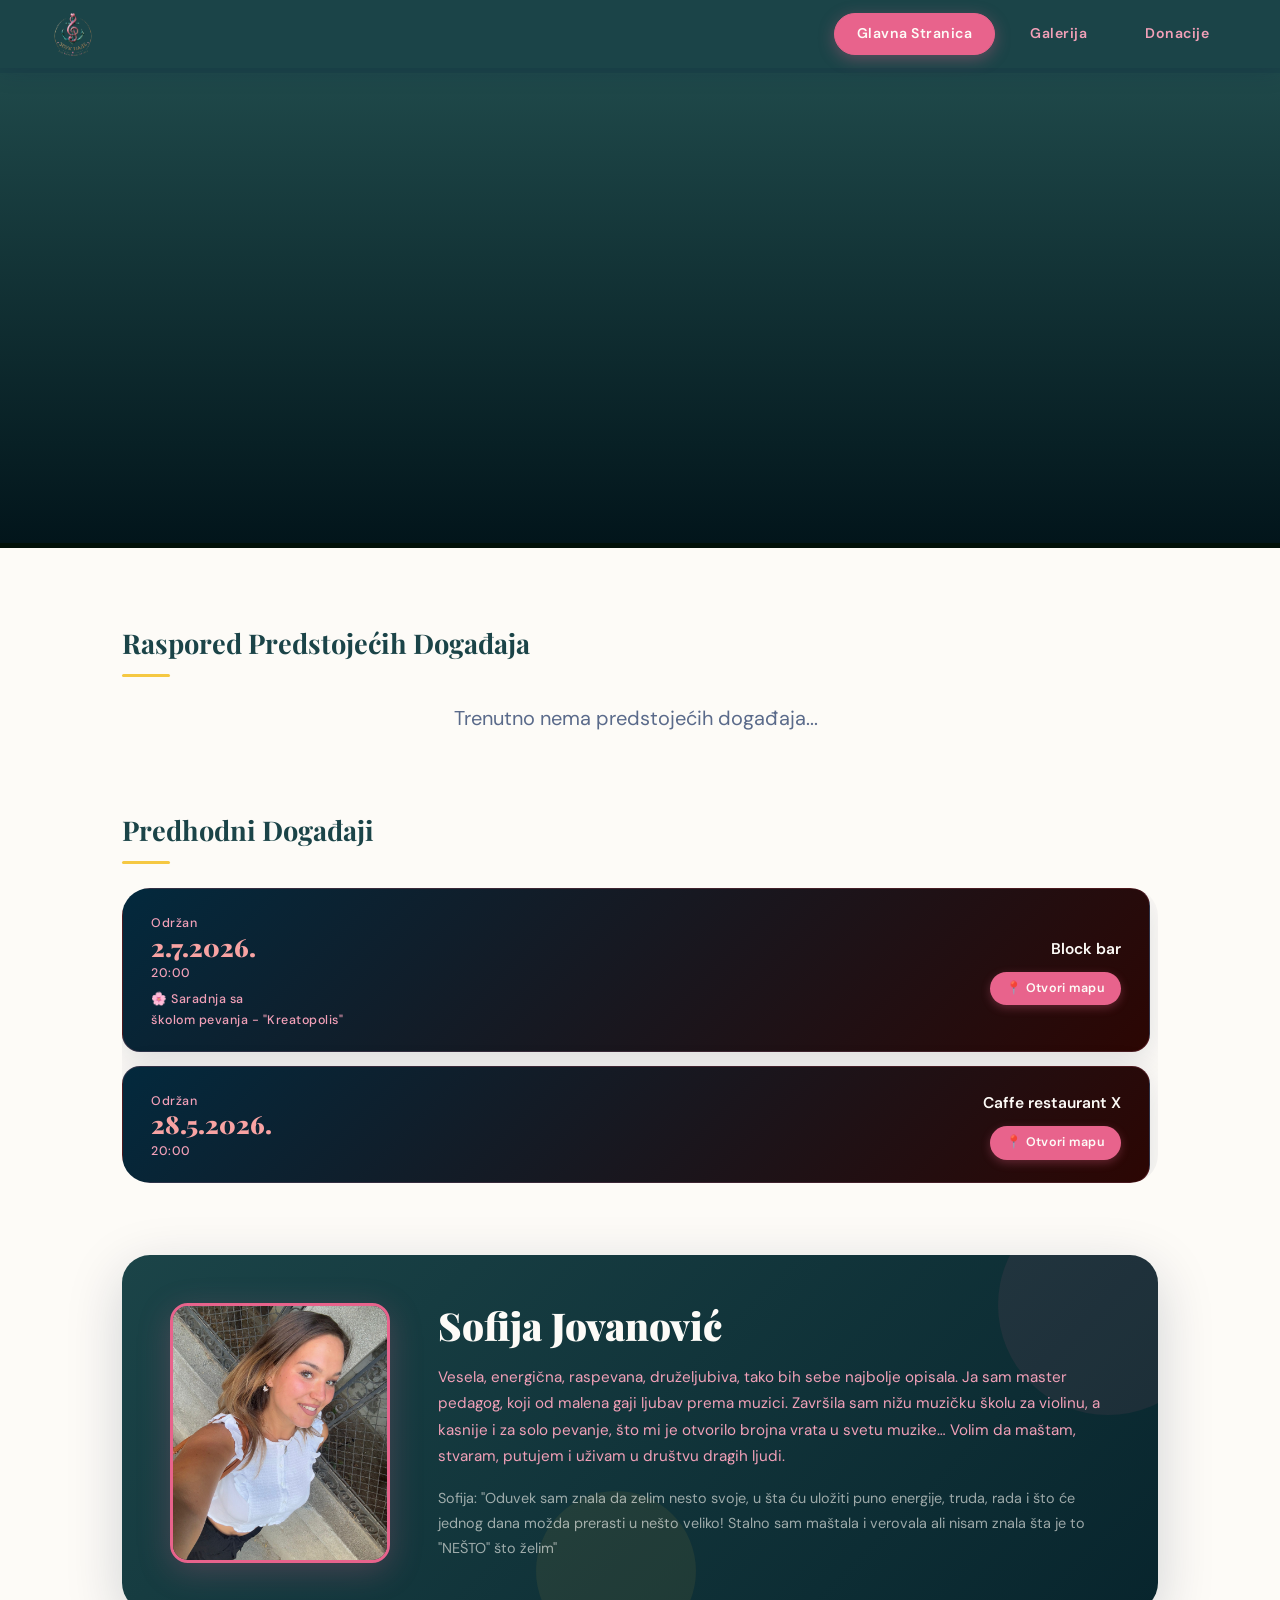
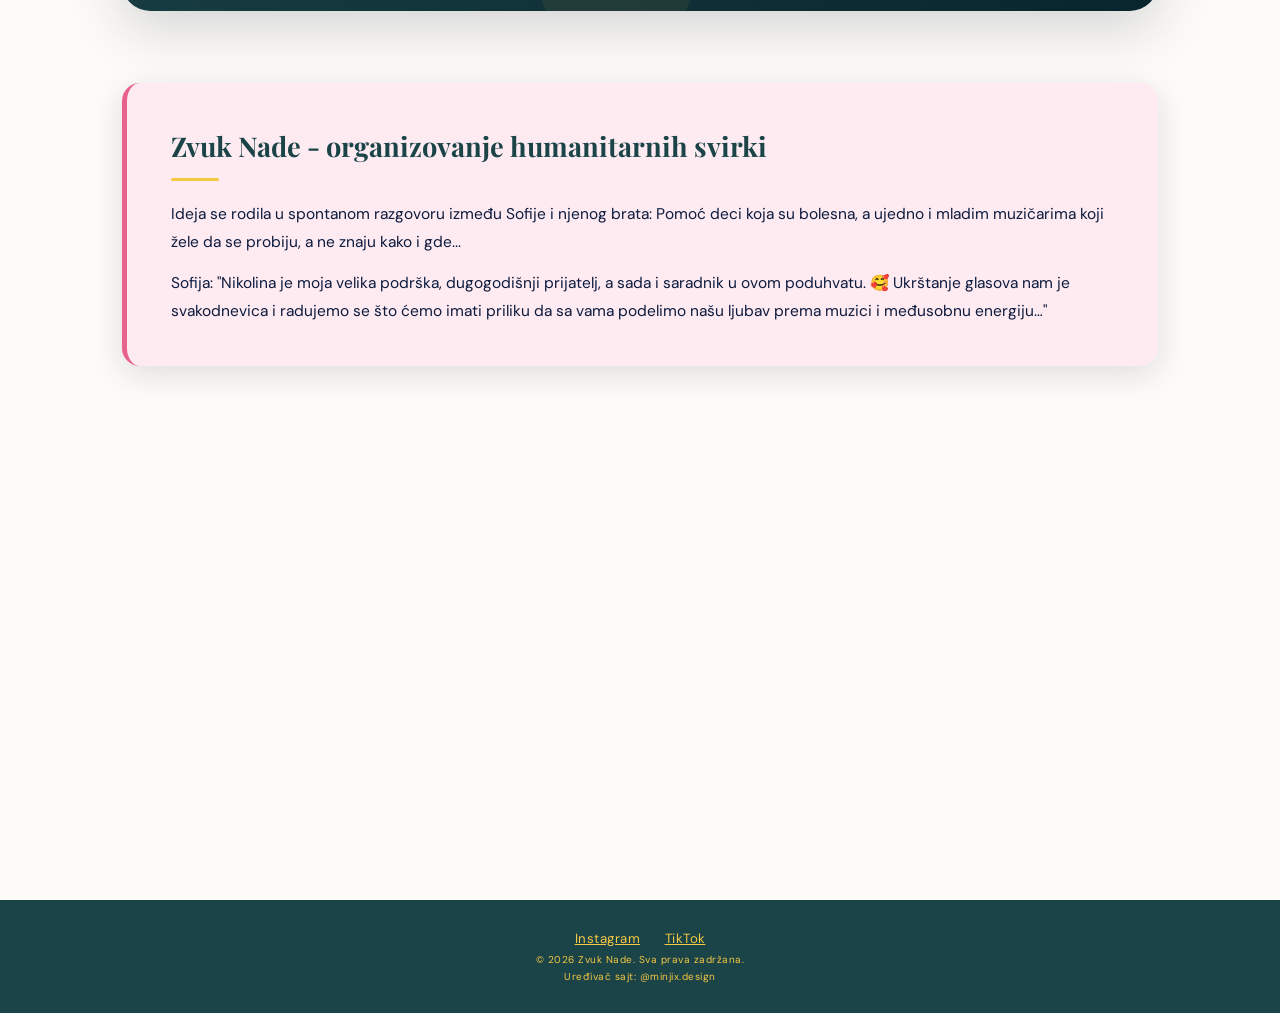
==== commit 2b260836: "Update index.html" ====
--- a/index.html
+++ b/index.html
@@ -56,12 +56,11 @@
 
       <div class="EventsScrollBox">
         <!-- Dogadjaj -->
-            <!--
             <p class="Notification">
               Trenutno nema predstojećih događaja...
             </p>
-            -->
-        <div class="Event">
+          
+        <!--<div class="Event">
 
           <div class="event-date-block">
             <span class="event-date">2.7.2026.</span>
@@ -78,12 +77,12 @@
               class="maps-btn">
               <p class="OtvoriMapu">📍 Otvori mapu </p>
             </a>
-          </div>
-
-        </div>
-      </div>
-    </section>
-              </div><!-- /DogadjijiScrollBox -->
+          </div>-->
+
+        </div>
+      </div>
+    </section>
+    </div><!-- /DogadjijiScrollBox -->
     </section>
 
         <!-- Predhodni Dogadjaji -->
@@ -91,8 +90,27 @@
       <h3 class="sub-title">Predhodni Događaji</h3>
 
       <div class="EventsScrollBox">
-
-        <!-- Dogadjaj -->
+        <!-- Dogadjaj 2-->
+      <div class="Eventpassed">
+
+          <div class="event-date-block">
+            <span class="event-time">Održan</span>
+            <span class="event-date-done">2.7.2026.</span>
+            <span class="event-time">20:00</span>
+            <span class="event-time">🌸 Saradnja sa <br>školom pevanja - "Kreatopolis" </span>
+          </div>
+          <div class="event-info-block">
+            <span class="event-location">Block bar</span>
+            <a
+              href="https://maps.app.goo.gl/tw9STJZvSmgEufBm8"
+              target="_blank"
+              rel="noopener noreferrer"
+              class="maps-btn">
+              <p class="OtvoriMapu">📍 Otvori mapu </p>
+            </a>
+          </div>
+        </div>
+        <!-- Dogadjaj 1-->
         <div class="Eventpassed">
 
           <div class="event-date-block">
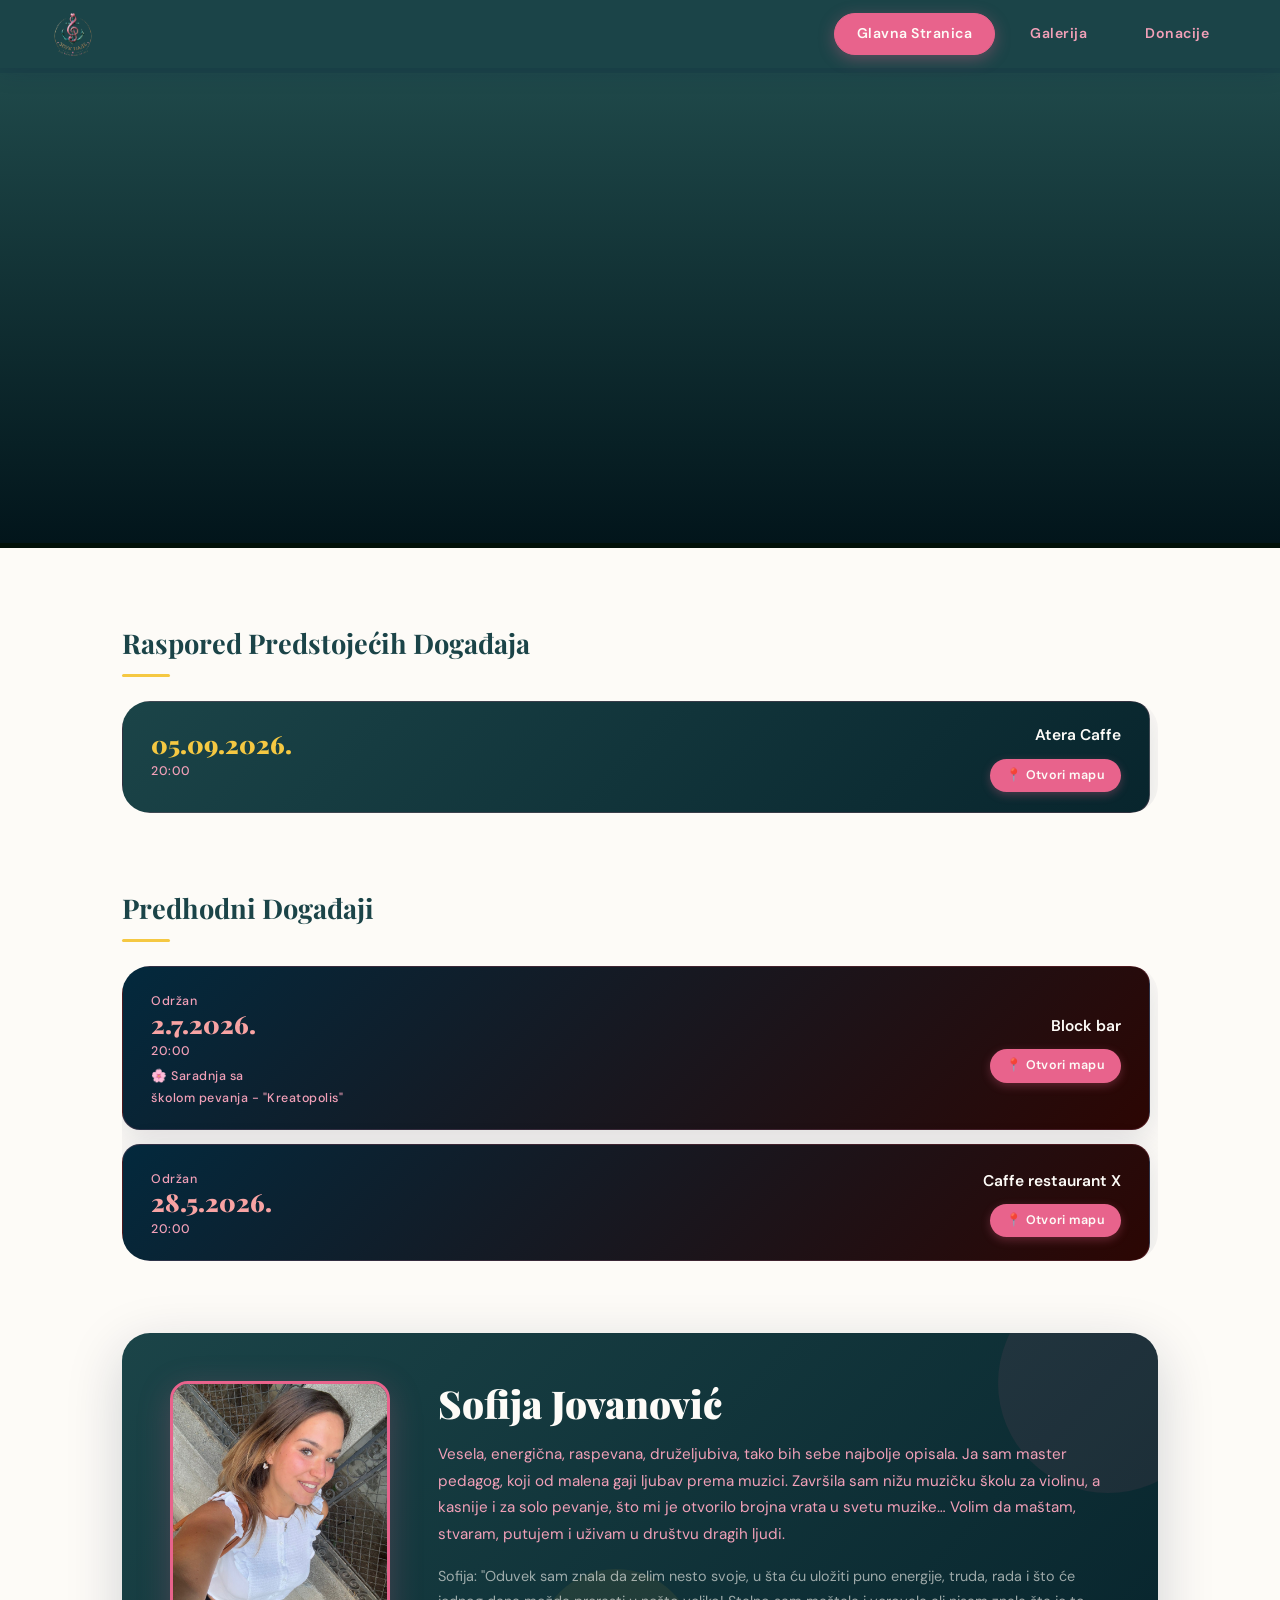
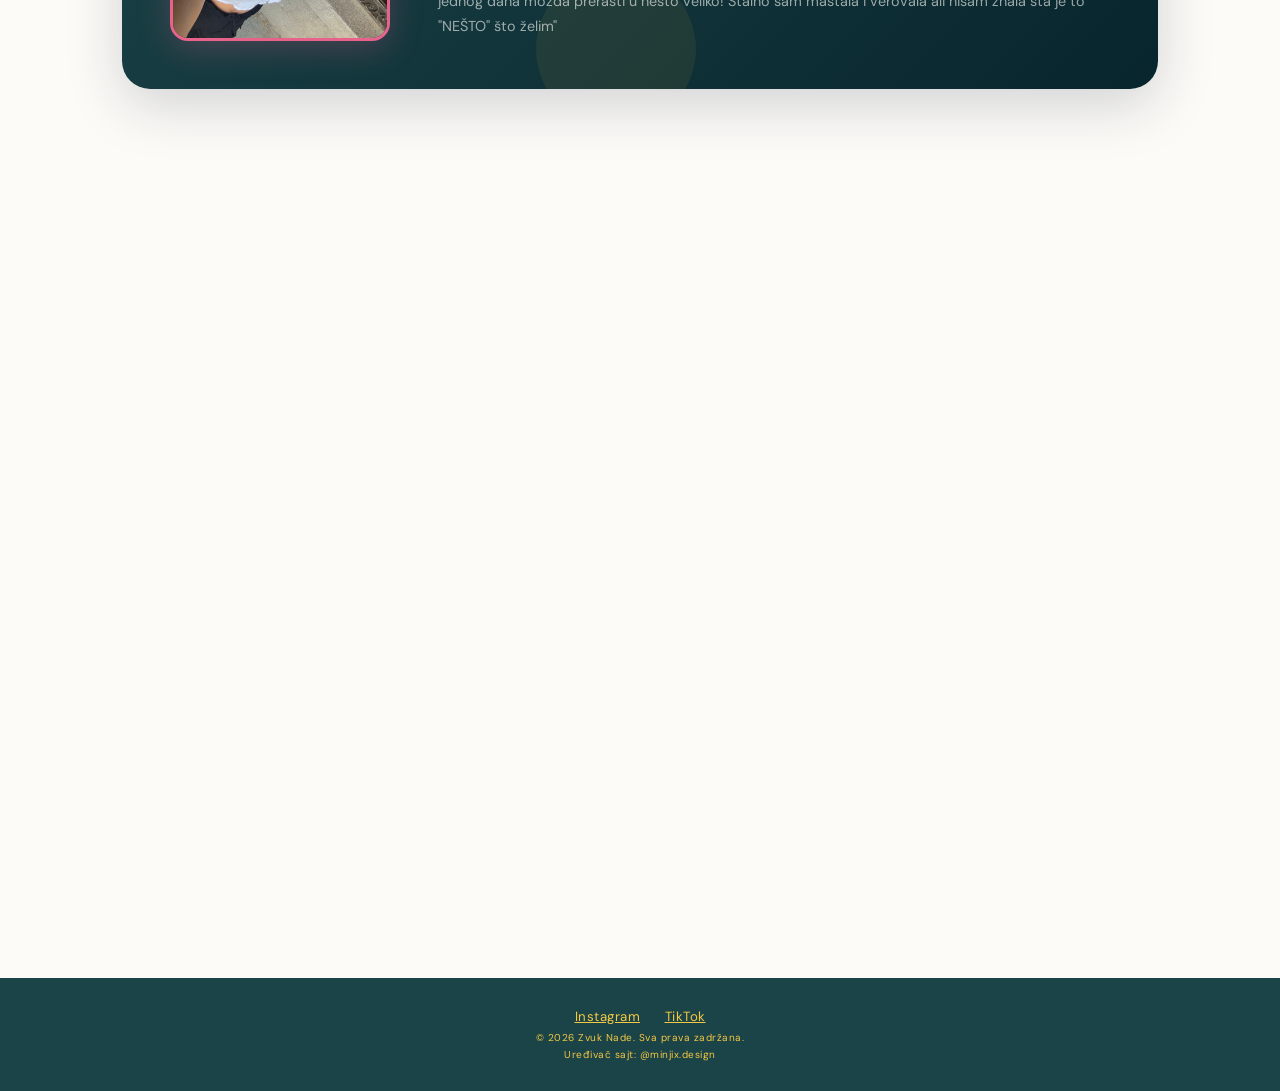
==== commit cac0c411: "Novi dogadjaj woooo" ====
--- a/index.html
+++ b/index.html
@@ -12,7 +12,6 @@
   <link rel="shortcut icon" href="./Images/LogoMini.png"> 
 </head>
 
-</head>
 <body>
 
   <!-- Nav -->
@@ -55,31 +54,31 @@
       <h3 class="sub-title">Raspored Predstojećih Događaja</h3>
 
       <div class="EventsScrollBox">
-        <!-- Dogadjaj -->
+        <!-- Dogadjaj 
             <p class="Notification">
               Trenutno nema predstojećih događaja...
-            </p>
+            </p>-->
           
-        <!--<div class="Event">
-
-          <div class="event-date-block">
-            <span class="event-date">2.7.2026.</span>
-            <span class="event-time">20:00</span>
-            <span class="event-time">🌸 Saradnja sa <br>školom pevanja - "Kreatopolis" </span>
-          </div>
-
-          <div class="event-info-block">
-            <span class="event-location">Block bar</span>
-            <a
-              href="https://maps.app.goo.gl/tw9STJZvSmgEufBm8"
-              target="_blank"
-              rel="noopener noreferrer"
-              class="maps-btn">
-              <p class="OtvoriMapu">📍 Otvori mapu </p>
-            </a>
-          </div>-->
-
-        </div>
+        <!---->
+          <div class="Event">
+
+            <div class="event-date-block">
+              <span class="event-date">05.09.2026.</span>
+              <span class="event-time">20:00</span>
+            </div>
+
+            <div class="event-info-block">
+              <span class="event-location">Atera Caffe</span>
+              <a
+                href="https://maps.app.goo.gl/MP3zHLRK7dGMWzHM7"
+                target="_blank"
+                rel="noopener noreferrer"
+                class="maps-btn">
+                <p class="OtvoriMapu">📍 Otvori mapu </p>
+              </a>
+            </div>
+          </div>
+          
       </div>
     </section>
     </div><!-- /DogadjijiScrollBox -->
